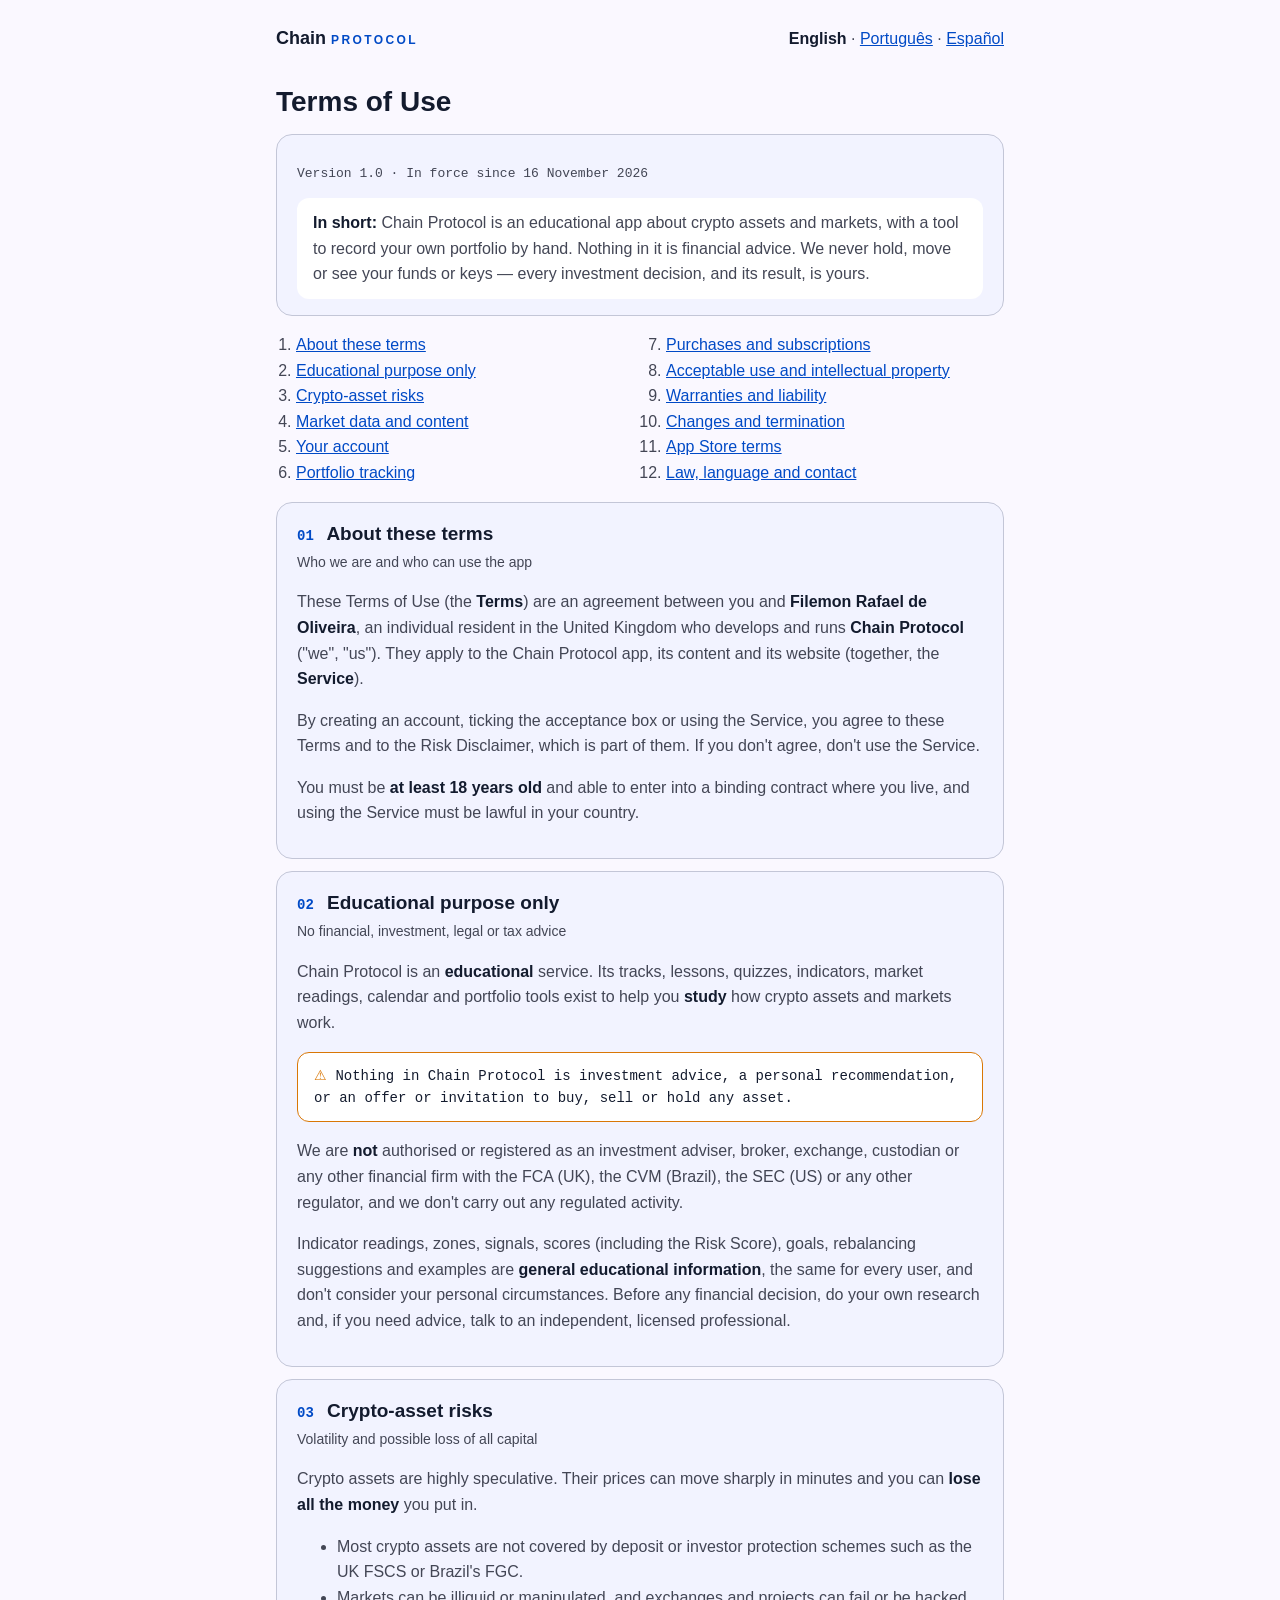
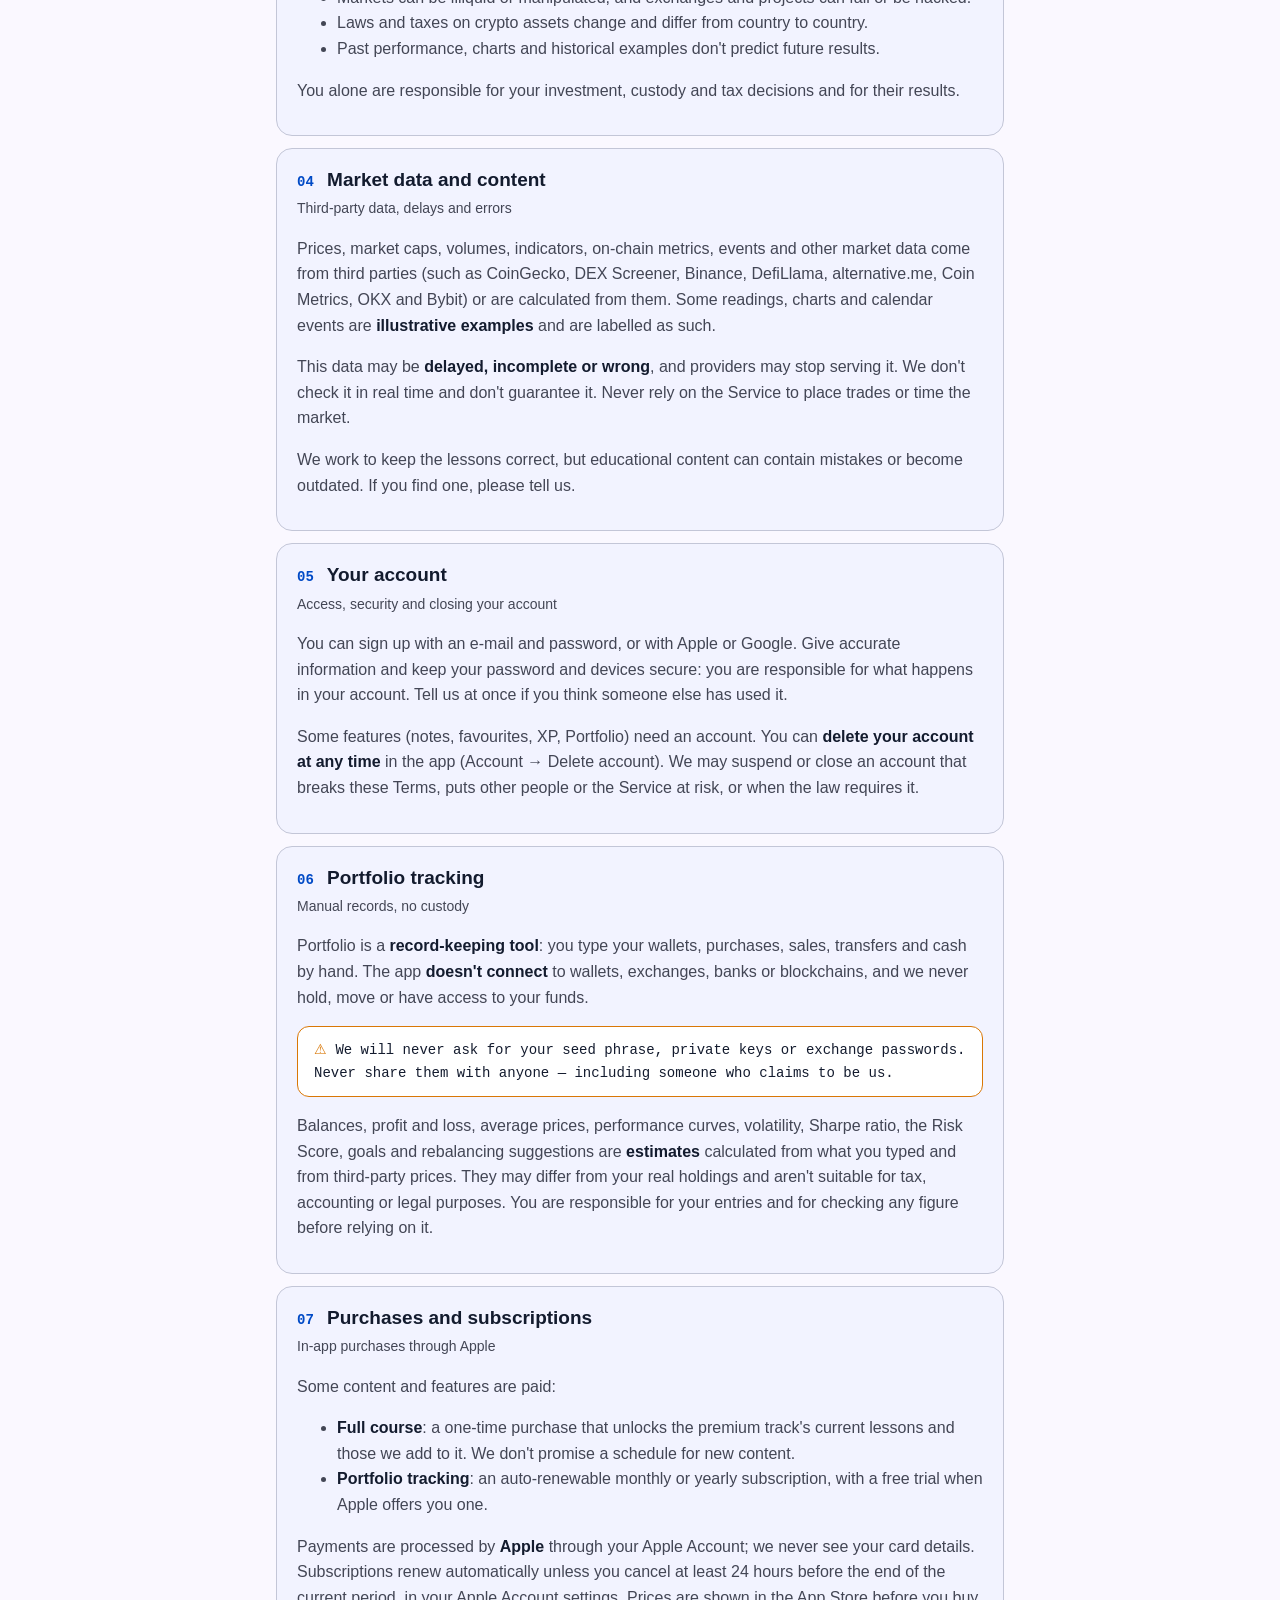
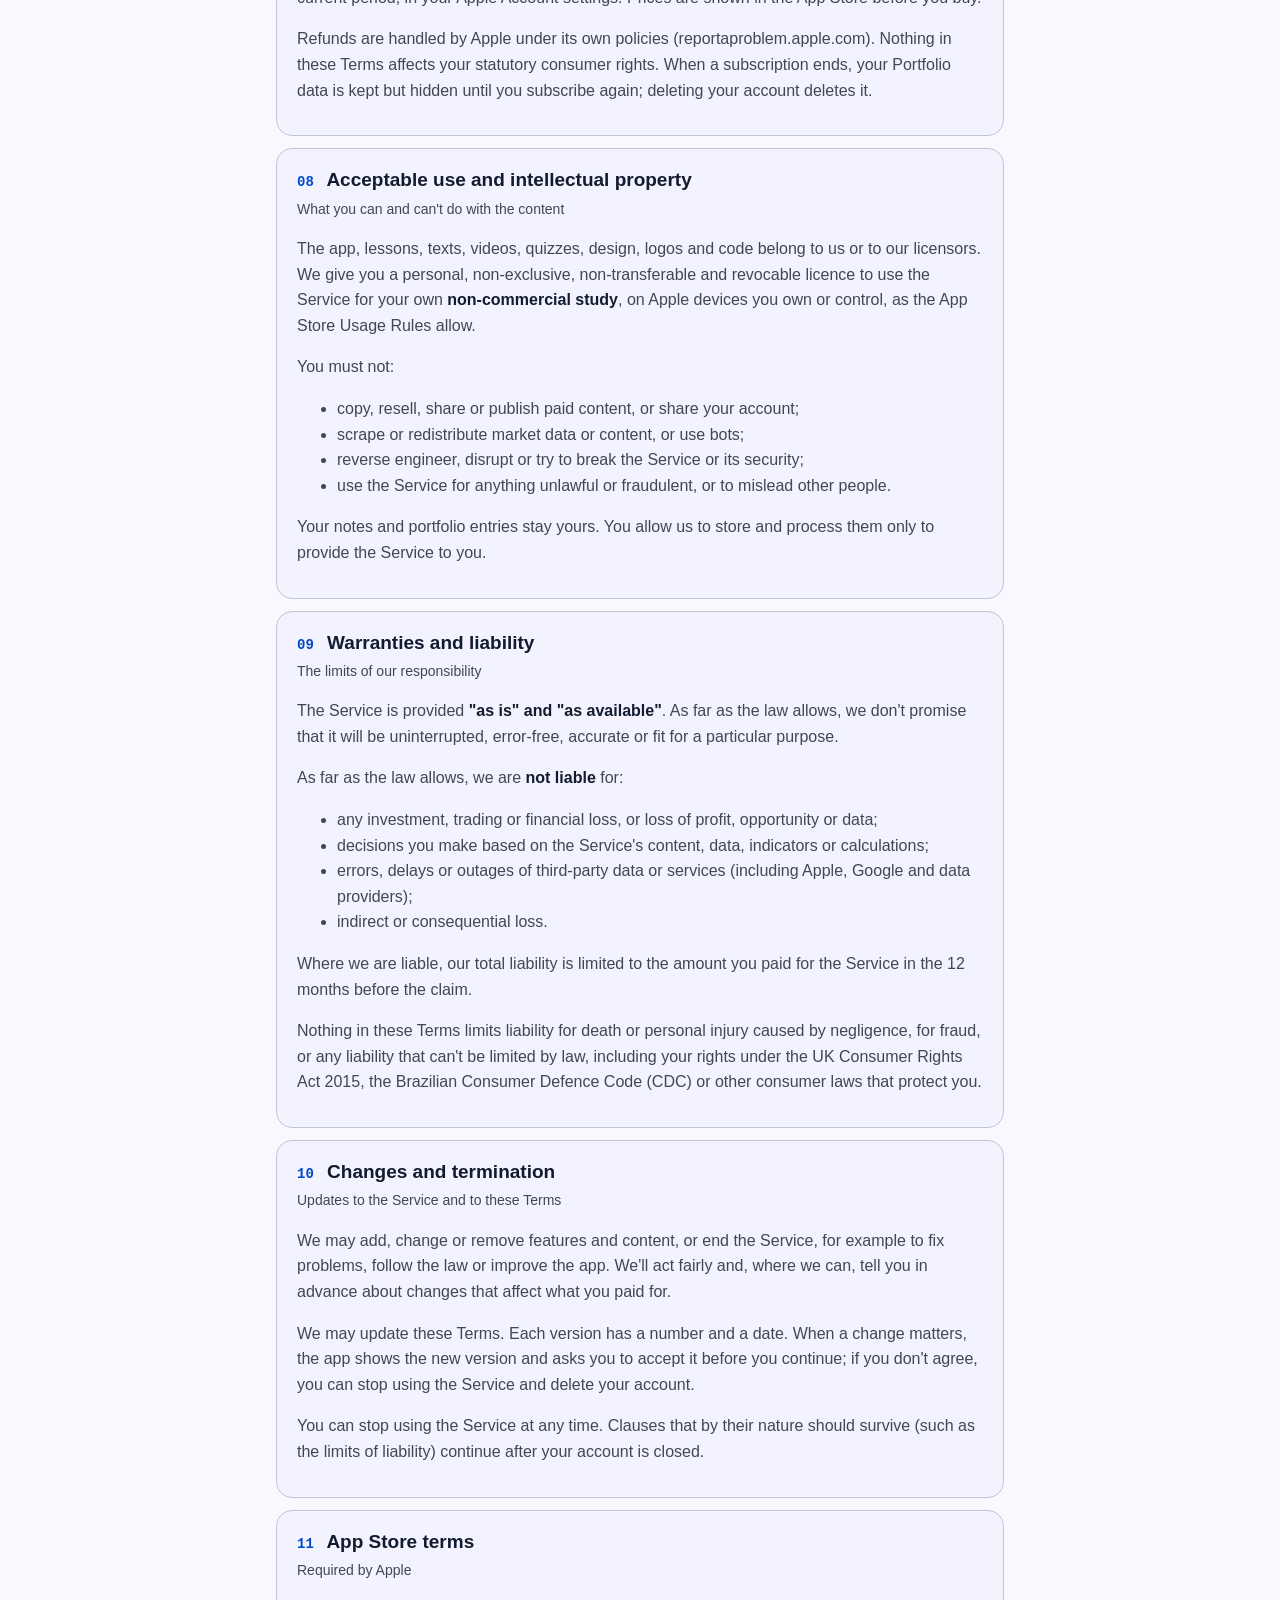
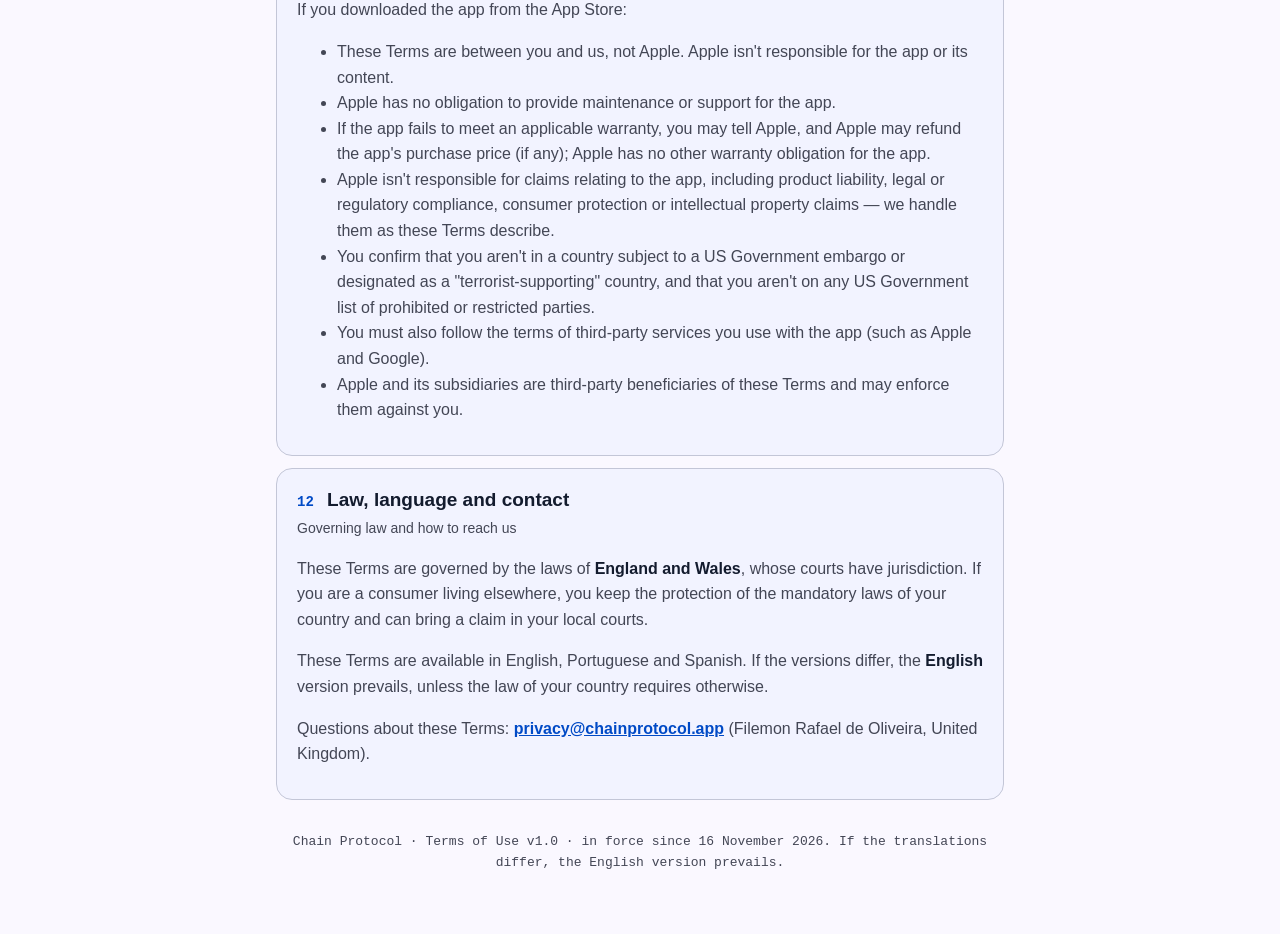
==== terms/index.html @ 736bcb82 "Add terms and conditions and privacy" ====
<!doctype html>
<html lang="en-GB">
<head>
<meta charset="utf-8">
<meta name="viewport" content="width=device-width, initial-scale=1">
<title>Terms of Use · Chain Protocol</title>
<meta name="description" content="Chain Protocol is an educational app about crypto assets and markets, with a tool to record your own portfolio by hand. Nothing in it is financial advice. We never hold, move or see your funds or keys — every investment decision, and its result, is yours.">
<link rel="canonical" href="https://chainprotocol.app/terms/">
<link rel="alternate" hreflang="en-GB" href="https://chainprotocol.app/terms/">
<link rel="alternate" hreflang="pt-BR" href="https://chainprotocol.app/pt-br/terms/">
<link rel="alternate" hreflang="es-ES" href="https://chainprotocol.app/es/terms/">
<link rel="stylesheet" href="../styles.css">
</head>
<body>
<header>
<a class="brand" href="../">Chain <span>Protocol</span></a>
<nav aria-label="Language"><a href="../terms/" hreflang="en-GB" aria-current="page">English</a> · <a href="../pt-br/terms/" hreflang="pt-BR">Português</a> · <a href="../es/terms/" hreflang="es-ES">Español</a></nav>
</header>
<main>
<h1>Terms of Use</h1>
<div class="card">
<p class="meta">Version 1.0 · In force since 16 November 2026</p>
<p class="summary"><strong>In short:</strong> Chain Protocol is an educational app about crypto assets and markets, with a tool to record your own portfolio by hand. Nothing in it is financial advice. We never hold, move or see your funds or keys — every investment decision, and its result, is yours.</p>
</div>
<ol class="toc">
<li><a href="#section-01">About these terms</a></li>
<li><a href="#section-02">Educational purpose only</a></li>
<li><a href="#section-03">Crypto-asset risks</a></li>
<li><a href="#section-04">Market data and content</a></li>
<li><a href="#section-05">Your account</a></li>
<li><a href="#section-06">Portfolio tracking</a></li>
<li><a href="#section-07">Purchases and subscriptions</a></li>
<li><a href="#section-08">Acceptable use and intellectual property</a></li>
<li><a href="#section-09">Warranties and liability</a></li>
<li><a href="#section-10">Changes and termination</a></li>
<li><a href="#section-11">App Store terms</a></li>
<li><a href="#section-12">Law, language and contact</a></li>
</ol>
<section id="section-01">
<h2><span class="number">01</span> About these terms</h2>
<p class="subtitle">Who we are and who can use the app</p>
<p>These Terms of Use (the <strong>Terms</strong>) are an agreement between you and <strong>Filemon Rafael de Oliveira</strong>, an individual resident in the United Kingdom who develops and runs <strong>Chain Protocol</strong> ("we", "us"). They apply to the Chain Protocol app, its content and its website (together, the <strong>Service</strong>).</p>
<p>By creating an account, ticking the acceptance box or using the Service, you agree to these Terms and to the Risk Disclaimer, which is part of them. If you don't agree, don't use the Service.</p>
<p>You must be <strong>at least 18 years old</strong> and able to enter into a binding contract where you live, and using the Service must be lawful in your country.</p>
</section>
<section id="section-02">
<h2><span class="number">02</span> Educational purpose only</h2>
<p class="subtitle">No financial, investment, legal or tax advice</p>
<p>Chain Protocol is an <strong>educational</strong> service. Its tracks, lessons, quizzes, indicators, market readings, calendar and portfolio tools exist to help you <strong>study</strong> how crypto assets and markets work.</p>
<p class="notice">Nothing in Chain Protocol is investment advice, a personal recommendation, or an offer or invitation to buy, sell or hold any asset.</p>
<p>We are <strong>not</strong> authorised or registered as an investment adviser, broker, exchange, custodian or any other financial firm with the FCA (UK), the CVM (Brazil), the SEC (US) or any other regulator, and we don't carry out any regulated activity.</p>
<p>Indicator readings, zones, signals, scores (including the Risk Score), goals, rebalancing suggestions and examples are <strong>general educational information</strong>, the same for every user, and don't consider your personal circumstances. Before any financial decision, do your own research and, if you need advice, talk to an independent, licensed professional.</p>
</section>
<section id="section-03">
<h2><span class="number">03</span> Crypto-asset risks</h2>
<p class="subtitle">Volatility and possible loss of all capital</p>
<p>Crypto assets are highly speculative. Their prices can move sharply in minutes and you can <strong>lose all the money</strong> you put in.</p>
<ul><li>Most crypto assets are not covered by deposit or investor protection schemes such as the UK FSCS or Brazil's FGC.</li><li>Markets can be illiquid or manipulated, and exchanges and projects can fail or be hacked.</li><li>Laws and taxes on crypto assets change and differ from country to country.</li><li>Past performance, charts and historical examples don't predict future results.</li></ul>
<p>You alone are responsible for your investment, custody and tax decisions and for their results.</p>
</section>
<section id="section-04">
<h2><span class="number">04</span> Market data and content</h2>
<p class="subtitle">Third-party data, delays and errors</p>
<p>Prices, market caps, volumes, indicators, on-chain metrics, events and other market data come from third parties (such as CoinGecko, DEX Screener, Binance, DefiLlama, alternative.me, Coin Metrics, OKX and Bybit) or are calculated from them. Some readings, charts and calendar events are <strong>illustrative examples</strong> and are labelled as such.</p>
<p>This data may be <strong>delayed, incomplete or wrong</strong>, and providers may stop serving it. We don't check it in real time and don't guarantee it. Never rely on the Service to place trades or time the market.</p>
<p>We work to keep the lessons correct, but educational content can contain mistakes or become outdated. If you find one, please tell us.</p>
</section>
<section id="section-05">
<h2><span class="number">05</span> Your account</h2>
<p class="subtitle">Access, security and closing your account</p>
<p>You can sign up with an e-mail and password, or with Apple or Google. Give accurate information and keep your password and devices secure: you are responsible for what happens in your account. Tell us at once if you think someone else has used it.</p>
<p>Some features (notes, favourites, XP, Portfolio) need an account. You can <strong>delete your account at any time</strong> in the app (Account → Delete account). We may suspend or close an account that breaks these Terms, puts other people or the Service at risk, or when the law requires it.</p>
</section>
<section id="section-06">
<h2><span class="number">06</span> Portfolio tracking</h2>
<p class="subtitle">Manual records, no custody</p>
<p>Portfolio is a <strong>record-keeping tool</strong>: you type your wallets, purchases, sales, transfers and cash by hand. The app <strong>doesn't connect</strong> to wallets, exchanges, banks or blockchains, and we never hold, move or have access to your funds.</p>
<p class="notice">We will never ask for your seed phrase, private keys or exchange passwords. Never share them with anyone — including someone who claims to be us.</p>
<p>Balances, profit and loss, average prices, performance curves, volatility, Sharpe ratio, the Risk Score, goals and rebalancing suggestions are <strong>estimates</strong> calculated from what you typed and from third-party prices. They may differ from your real holdings and aren't suitable for tax, accounting or legal purposes. You are responsible for your entries and for checking any figure before relying on it.</p>
</section>
<section id="section-07">
<h2><span class="number">07</span> Purchases and subscriptions</h2>
<p class="subtitle">In-app purchases through Apple</p>
<p>Some content and features are paid:</p>
<ul><li><strong>Full course</strong>: a one-time purchase that unlocks the premium track's current lessons and those we add to it. We don't promise a schedule for new content.</li><li><strong>Portfolio tracking</strong>: an auto-renewable monthly or yearly subscription, with a free trial when Apple offers you one.</li></ul>
<p>Payments are processed by <strong>Apple</strong> through your Apple Account; we never see your card details. Subscriptions renew automatically unless you cancel at least 24 hours before the end of the current period, in your Apple Account settings. Prices are shown in the App Store before you buy.</p>
<p>Refunds are handled by Apple under its own policies (reportaproblem.apple.com). Nothing in these Terms affects your statutory consumer rights. When a subscription ends, your Portfolio data is kept but hidden until you subscribe again; deleting your account deletes it.</p>
</section>
<section id="section-08">
<h2><span class="number">08</span> Acceptable use and intellectual property</h2>
<p class="subtitle">What you can and can&#x27;t do with the content</p>
<p>The app, lessons, texts, videos, quizzes, design, logos and code belong to us or to our licensors. We give you a personal, non-exclusive, non-transferable and revocable licence to use the Service for your own <strong>non-commercial study</strong>, on Apple devices you own or control, as the App Store Usage Rules allow.</p>
<p>You must not:</p>
<ul><li>copy, resell, share or publish paid content, or share your account;</li><li>scrape or redistribute market data or content, or use bots;</li><li>reverse engineer, disrupt or try to break the Service or its security;</li><li>use the Service for anything unlawful or fraudulent, or to mislead other people.</li></ul>
<p>Your notes and portfolio entries stay yours. You allow us to store and process them only to provide the Service to you.</p>
</section>
<section id="section-09">
<h2><span class="number">09</span> Warranties and liability</h2>
<p class="subtitle">The limits of our responsibility</p>
<p>The Service is provided <strong>"as is" and "as available"</strong>. As far as the law allows, we don't promise that it will be uninterrupted, error-free, accurate or fit for a particular purpose.</p>
<p>As far as the law allows, we are <strong>not liable</strong> for:</p>
<ul><li>any investment, trading or financial loss, or loss of profit, opportunity or data;</li><li>decisions you make based on the Service's content, data, indicators or calculations;</li><li>errors, delays or outages of third-party data or services (including Apple, Google and data providers);</li><li>indirect or consequential loss.</li></ul>
<p>Where we are liable, our total liability is limited to the amount you paid for the Service in the 12 months before the claim.</p>
<p>Nothing in these Terms limits liability for death or personal injury caused by negligence, for fraud, or any liability that can't be limited by law, including your rights under the UK Consumer Rights Act 2015, the Brazilian Consumer Defence Code (CDC) or other consumer laws that protect you.</p>
</section>
<section id="section-10">
<h2><span class="number">10</span> Changes and termination</h2>
<p class="subtitle">Updates to the Service and to these Terms</p>
<p>We may add, change or remove features and content, or end the Service, for example to fix problems, follow the law or improve the app. We'll act fairly and, where we can, tell you in advance about changes that affect what you paid for.</p>
<p>We may update these Terms. Each version has a number and a date. When a change matters, the app shows the new version and asks you to accept it before you continue; if you don't agree, you can stop using the Service and delete your account.</p>
<p>You can stop using the Service at any time. Clauses that by their nature should survive (such as the limits of liability) continue after your account is closed.</p>
</section>
<section id="section-11">
<h2><span class="number">11</span> App Store terms</h2>
<p class="subtitle">Required by Apple</p>
<p>If you downloaded the app from the App Store:</p>
<ul><li>These Terms are between you and us, not Apple. Apple isn't responsible for the app or its content.</li><li>Apple has no obligation to provide maintenance or support for the app.</li><li>If the app fails to meet an applicable warranty, you may tell Apple, and Apple may refund the app's purchase price (if any); Apple has no other warranty obligation for the app.</li><li>Apple isn't responsible for claims relating to the app, including product liability, legal or regulatory compliance, consumer protection or intellectual property claims — we handle them as these Terms describe.</li><li>You confirm that you aren't in a country subject to a US Government embargo or designated as a "terrorist-supporting" country, and that you aren't on any US Government list of prohibited or restricted parties.</li><li>You must also follow the terms of third-party services you use with the app (such as Apple and Google).</li><li>Apple and its subsidiaries are third-party beneficiaries of these Terms and may enforce them against you.</li></ul>
</section>
<section id="section-12">
<h2><span class="number">12</span> Law, language and contact</h2>
<p class="subtitle">Governing law and how to reach us</p>
<p>These Terms are governed by the laws of <strong>England and Wales</strong>, whose courts have jurisdiction. If you are a consumer living elsewhere, you keep the protection of the mandatory laws of your country and can bring a claim in your local courts.</p>
<p>These Terms are available in English, Portuguese and Spanish. If the versions differ, the <strong>English</strong> version prevails, unless the law of your country requires otherwise.</p>
<p>Questions about these Terms: <strong><a href="mailto:privacy@chainprotocol.app">privacy@chainprotocol.app</a></strong> (Filemon Rafael de Oliveira, United Kingdom).</p>
</section>
<p class="footer">Chain Protocol · Terms of Use v1.0 · in force since 16 November 2026. If the translations differ, the English version prevails.</p>
</main>
</body>
</html>
---- styles.css ----
:root {
  color-scheme: dark light;
  --background: #10131a; --card: #191c22; --card-inner: #0b0e14; --text: #e1e2eb; --muted: #c2c6d6;
  --line: #424754; --primary: #adc6ff; --warning: #f59e0b;
}
@media (prefers-color-scheme: light) {
  :root { --background: #faf8ff; --card: #f2f3ff; --card-inner: #ffffff; --text: #131b2e; --muted: #434655;
          --line: #c3c6d7; --primary: #004ac6; --warning: #d97706; }
}
* { box-sizing: border-box; }
body { margin: 0; background: var(--background); color: var(--muted);
       font: 16px/1.6 "Hanken Grotesk", -apple-system, BlinkMacSystemFont, "Segoe UI", sans-serif; }
header { display: flex; flex-wrap: wrap; gap: 8px 24px; justify-content: space-between; align-items: center;
         max-width: 760px; margin: 0 auto; padding: 24px 16px 0; }
.brand { color: var(--text); font-weight: 700; text-decoration: none; font-size: 18px; }
.brand span { color: var(--primary); letter-spacing: .2em; font-size: 12px; text-transform: uppercase; }
nav a, main a { color: var(--primary); }
nav a[aria-current] { color: var(--text); text-decoration: none; font-weight: 600; }
main { max-width: 760px; margin: 0 auto; padding: 16px 16px 48px; }
h1 { color: var(--text); font-size: 28px; line-height: 1.2; margin: 16px 0; }
h2 { color: var(--text); font-size: 19px; margin: 0; }
.number { font-family: "JetBrains Mono", ui-monospace, monospace; color: var(--primary); font-size: 14px;
          margin-right: 8px; }
.card, section { background: var(--card); border: 1px solid var(--line); border-radius: 16px; padding: 16px 20px;
                 margin: 12px 0; }
.meta, .footer { font-family: "JetBrains Mono", ui-monospace, monospace; font-size: 13px; }
.summary { background: var(--card-inner); border-radius: 12px; padding: 12px 16px; margin: 0; }
.subtitle { margin: 2px 0 12px; font-size: 14px; }
strong { color: var(--text); }
.notice { background: var(--card-inner); border: 1px solid var(--warning); border-radius: 12px; padding: 12px 16px;
          color: var(--text); font-family: "JetBrains Mono", ui-monospace, monospace; font-size: 14px; }
.notice::before { content: "⚠ "; color: var(--warning); }
.toc { columns: 2; column-gap: 32px; padding-left: 20px; }
.footer { text-align: center; margin-top: 32px; }
.languages li { margin: 8px 0; }
@media (max-width: 560px) { .toc { columns: 1; } }
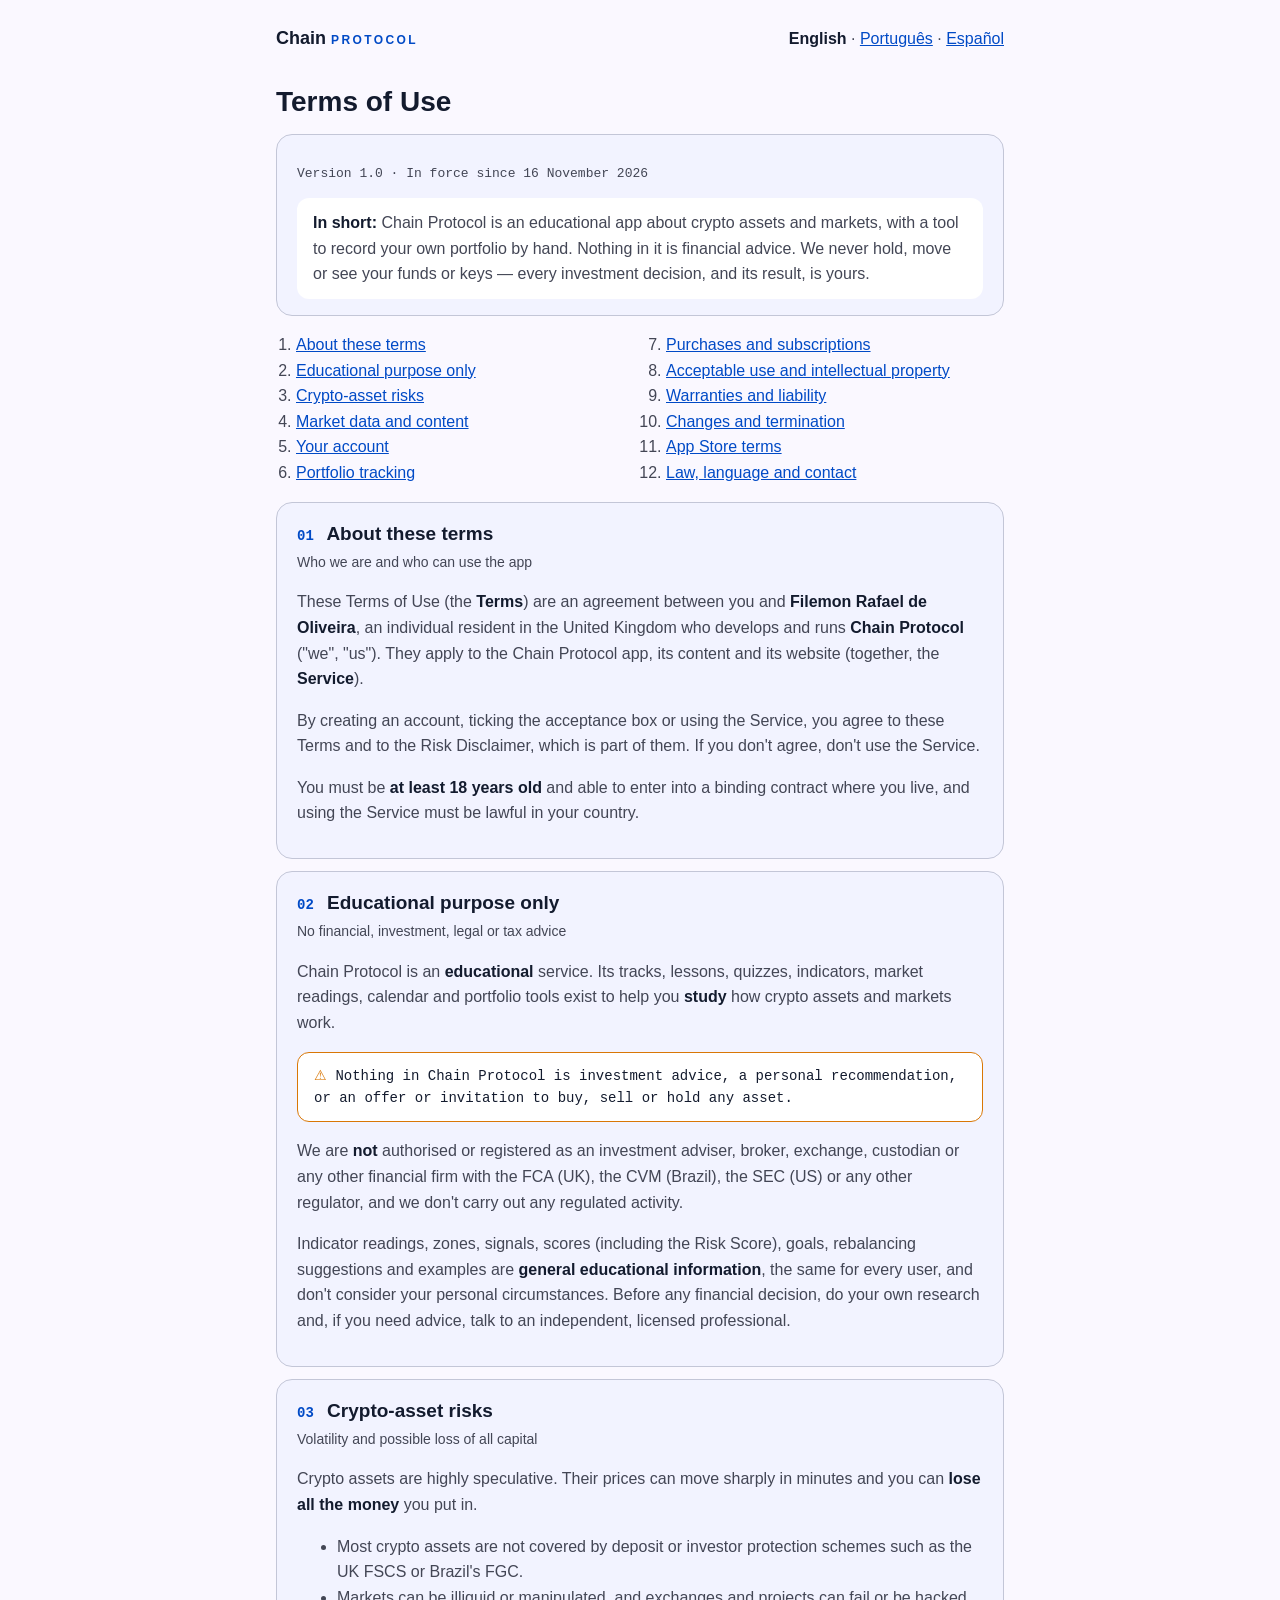
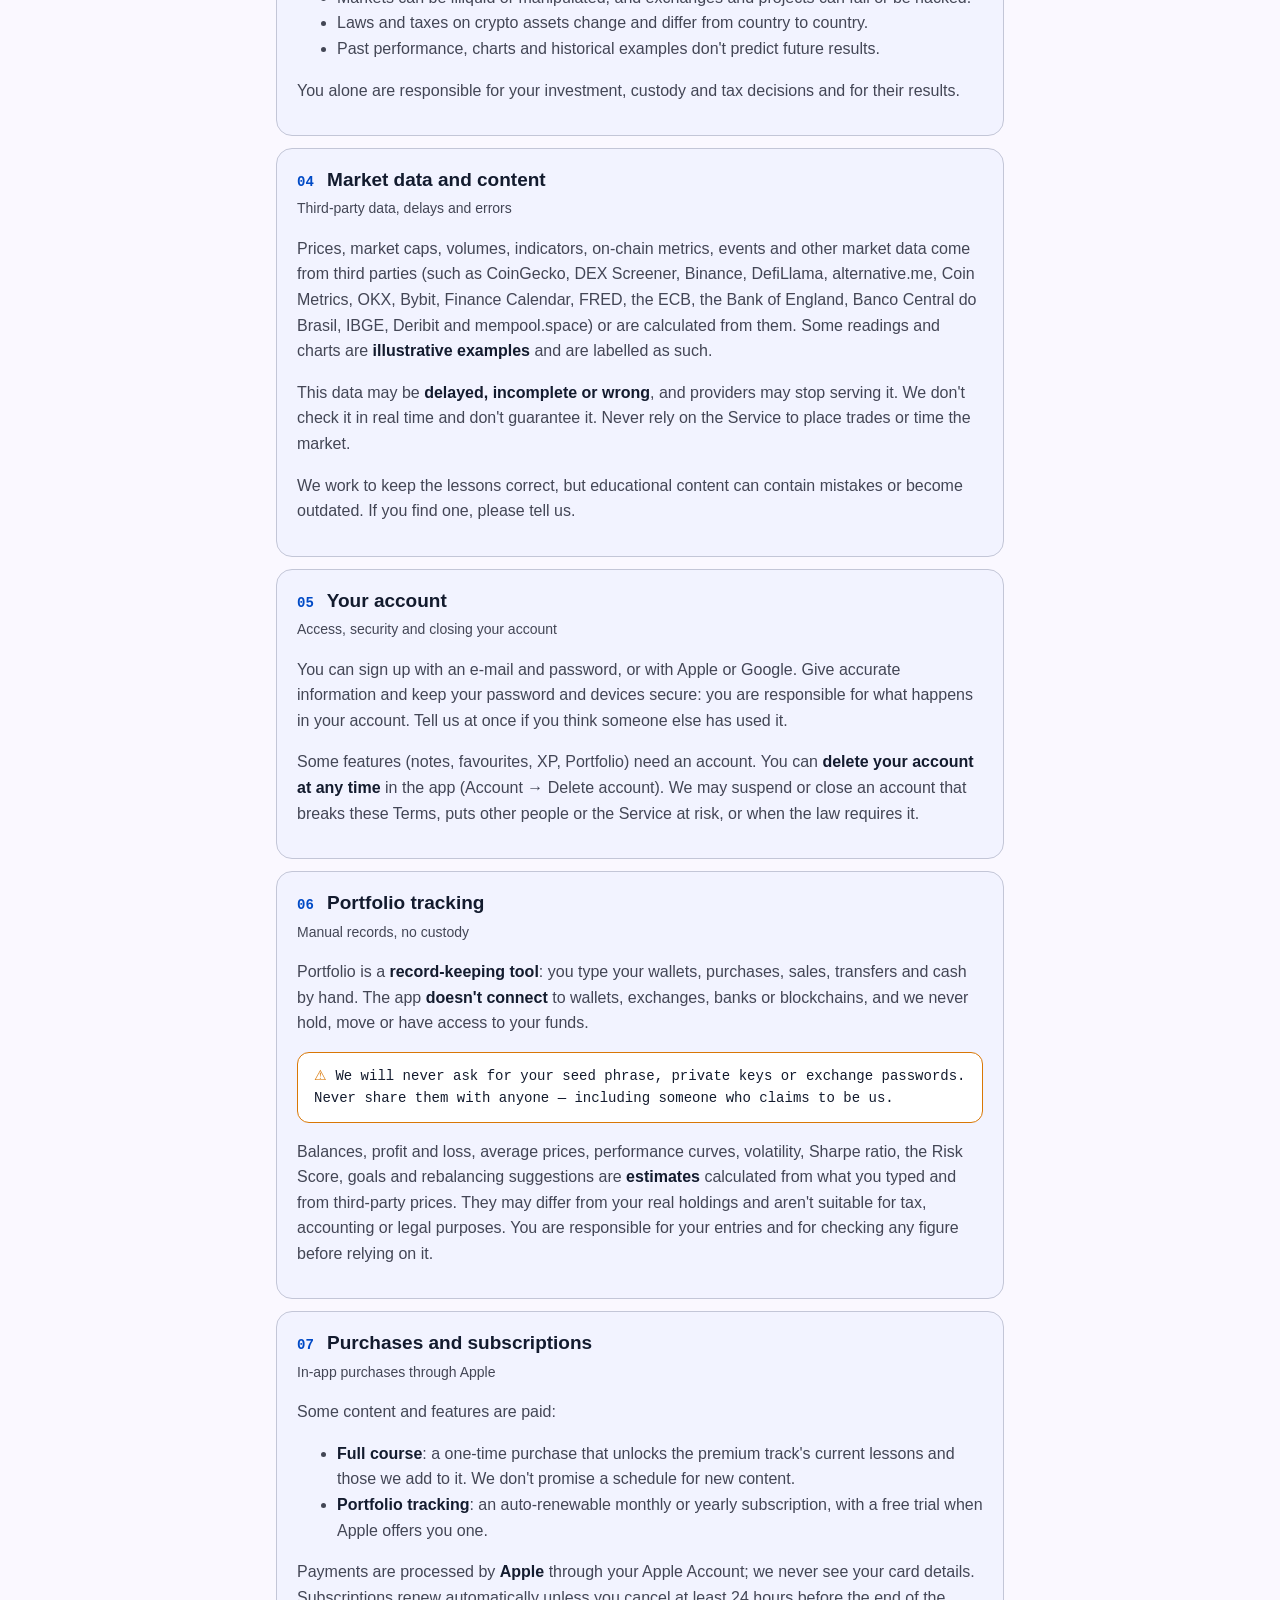
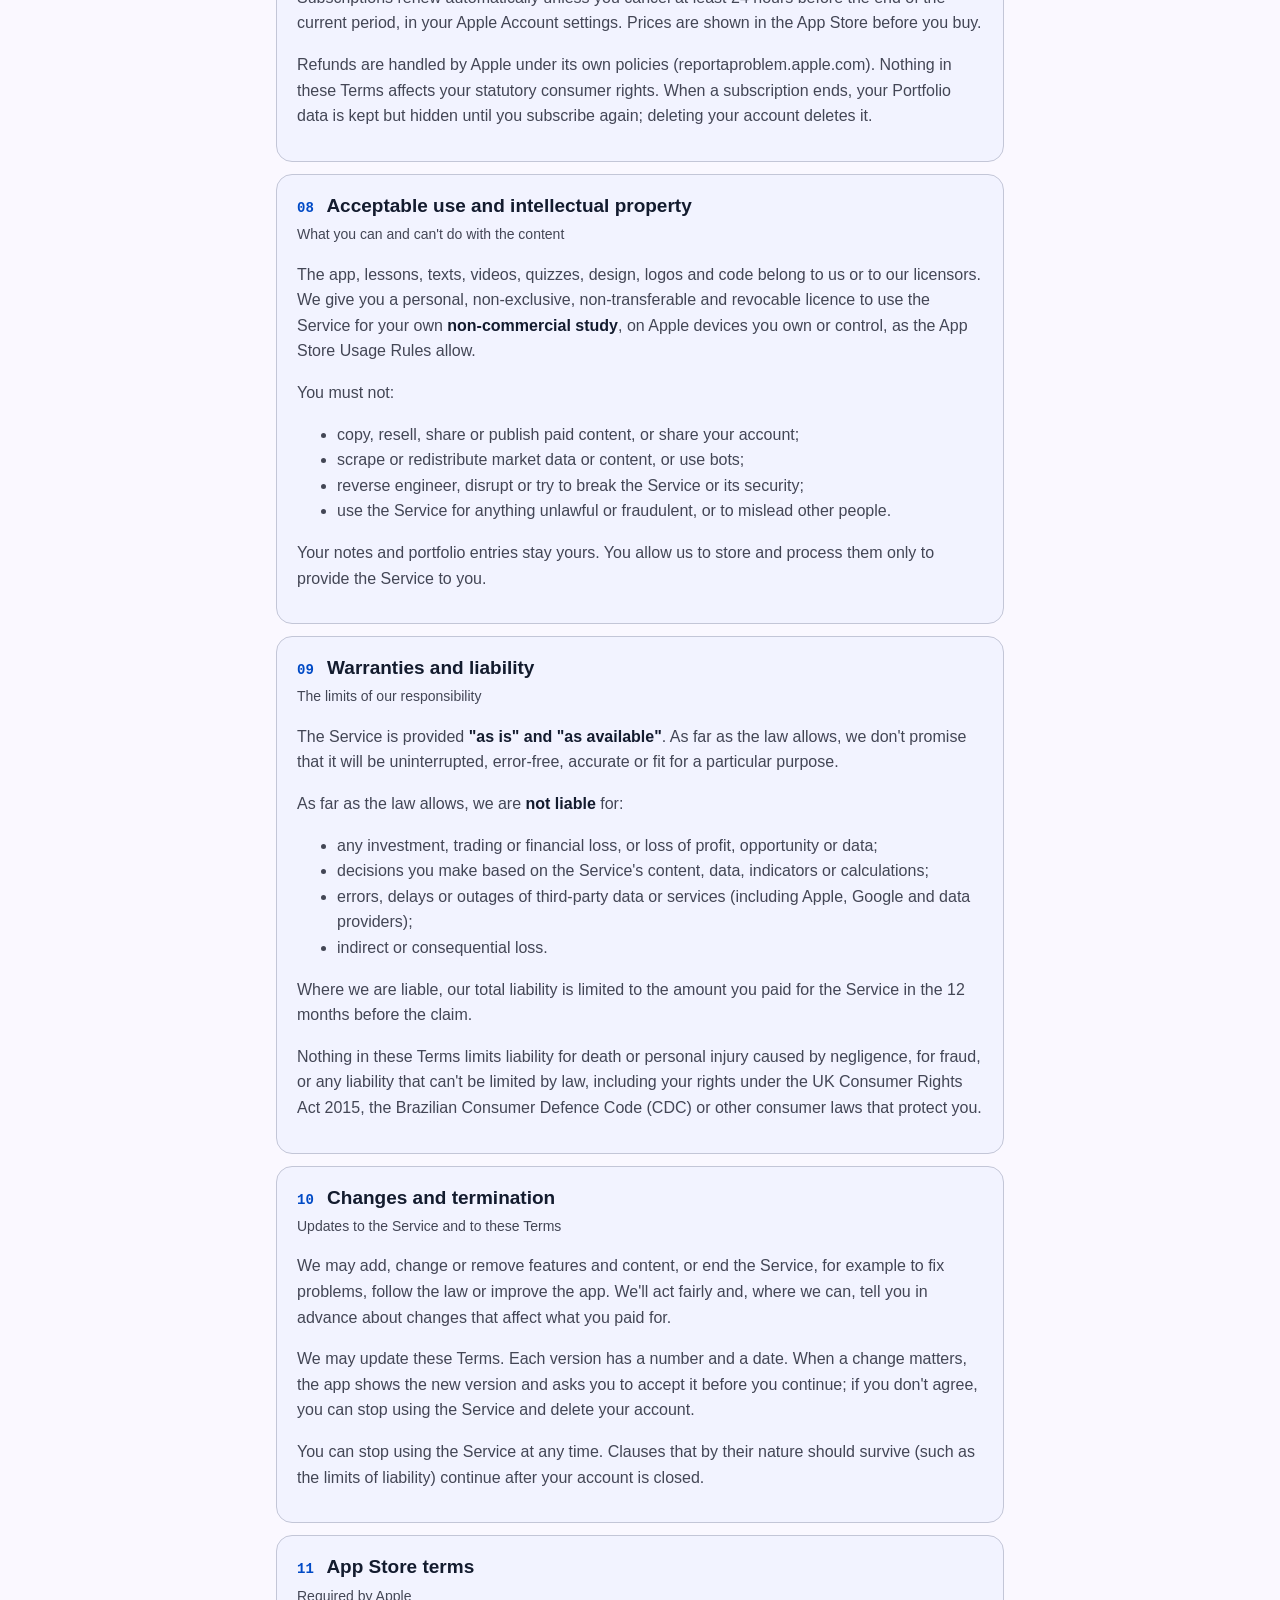
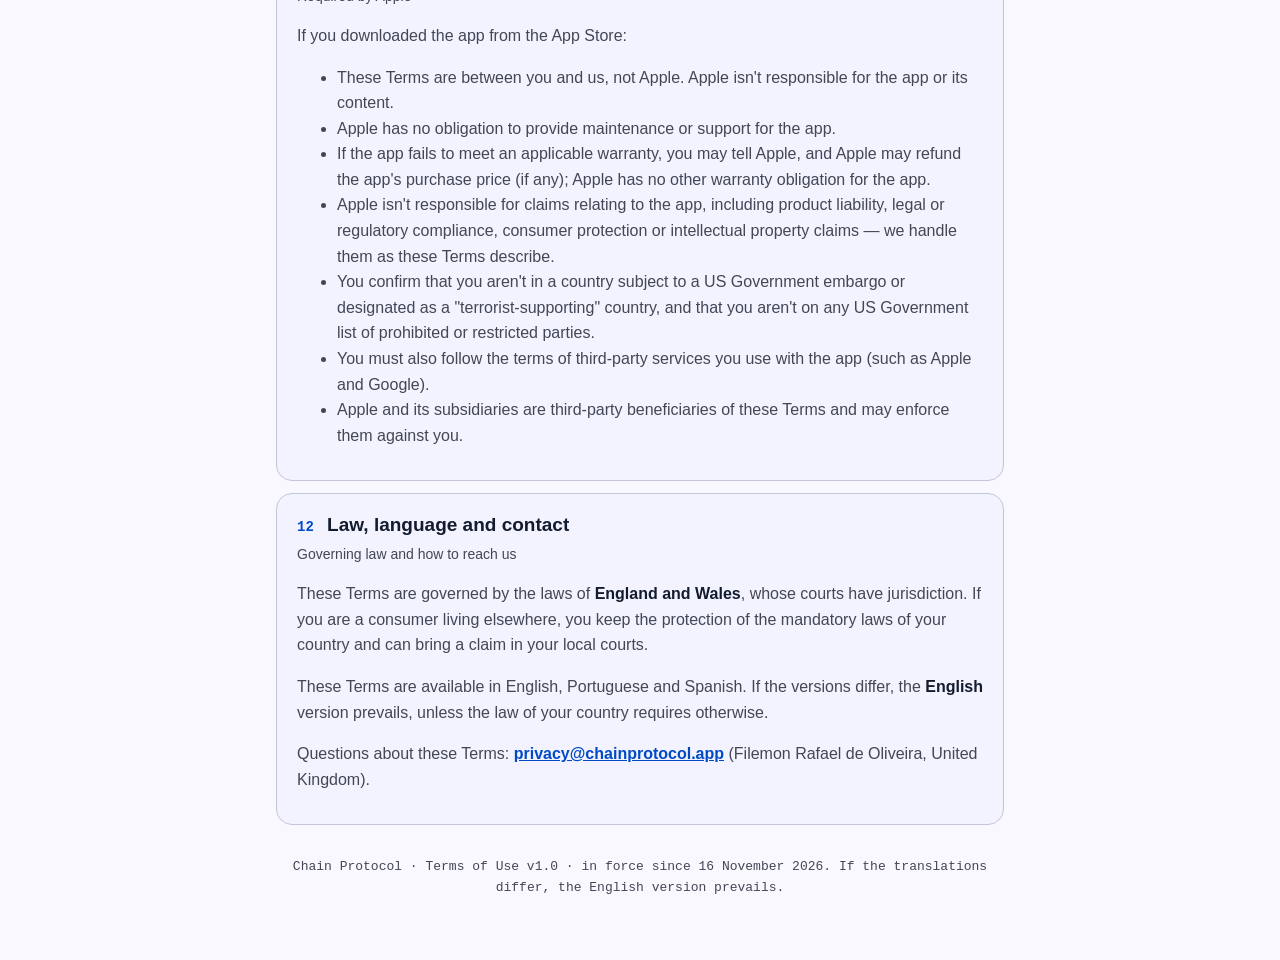
==== commit cb42584e: "Update site info" ====
--- a/terms/index.html
+++ b/terms/index.html
@@ -61,7 +61,7 @@
 <section id="section-04">
 <h2><span class="number">04</span> Market data and content</h2>
 <p class="subtitle">Third-party data, delays and errors</p>
-<p>Prices, market caps, volumes, indicators, on-chain metrics, events and other market data come from third parties (such as CoinGecko, DEX Screener, Binance, DefiLlama, alternative.me, Coin Metrics, OKX and Bybit) or are calculated from them. Some readings, charts and calendar events are <strong>illustrative examples</strong> and are labelled as such.</p>
+<p>Prices, market caps, volumes, indicators, on-chain metrics, events and other market data come from third parties (such as CoinGecko, DEX Screener, Binance, DefiLlama, alternative.me, Coin Metrics, OKX, Bybit, Finance Calendar, FRED, the ECB, the Bank of England, Banco Central do Brasil, IBGE, Deribit and mempool.space) or are calculated from them. Some readings and charts are <strong>illustrative examples</strong> and are labelled as such.</p>
 <p>This data may be <strong>delayed, incomplete or wrong</strong>, and providers may stop serving it. We don't check it in real time and don't guarantee it. Never rely on the Service to place trades or time the market.</p>
 <p>We work to keep the lessons correct, but educational content can contain mistakes or become outdated. If you find one, please tell us.</p>
 </section>
